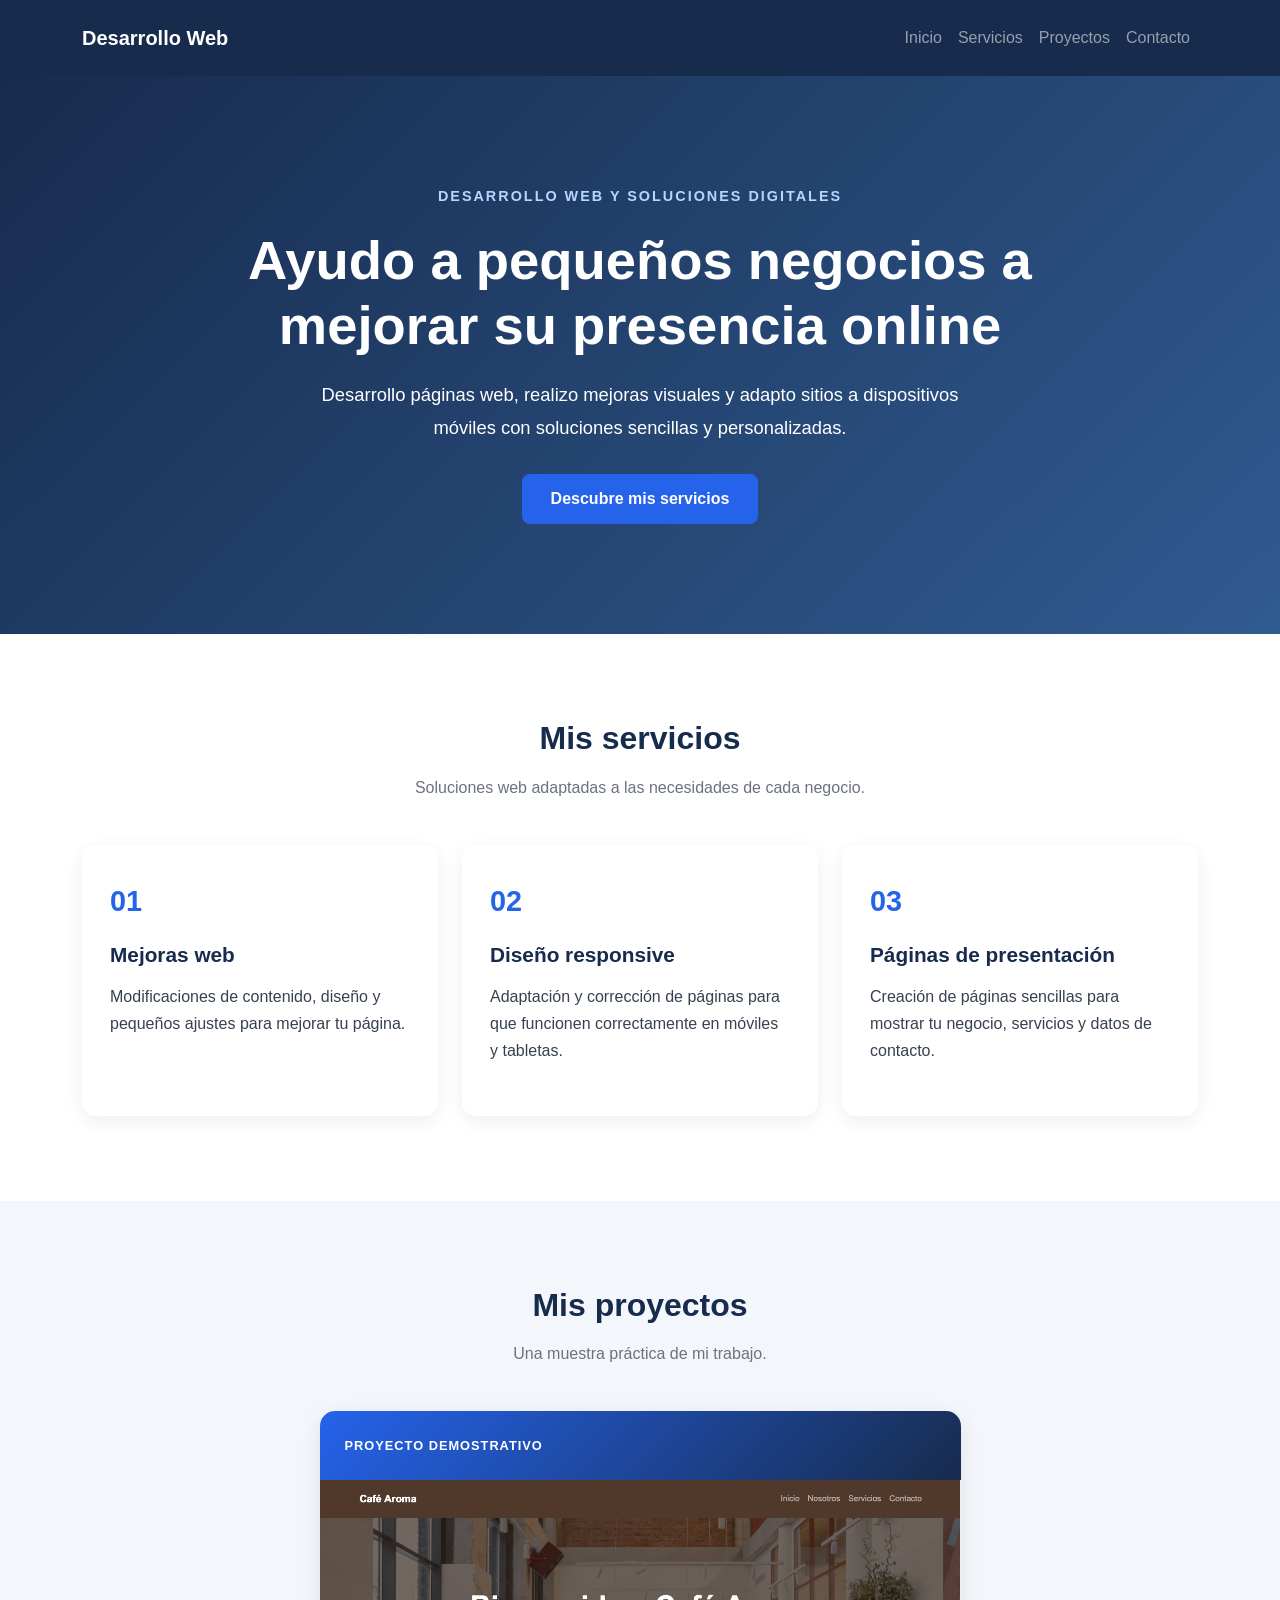
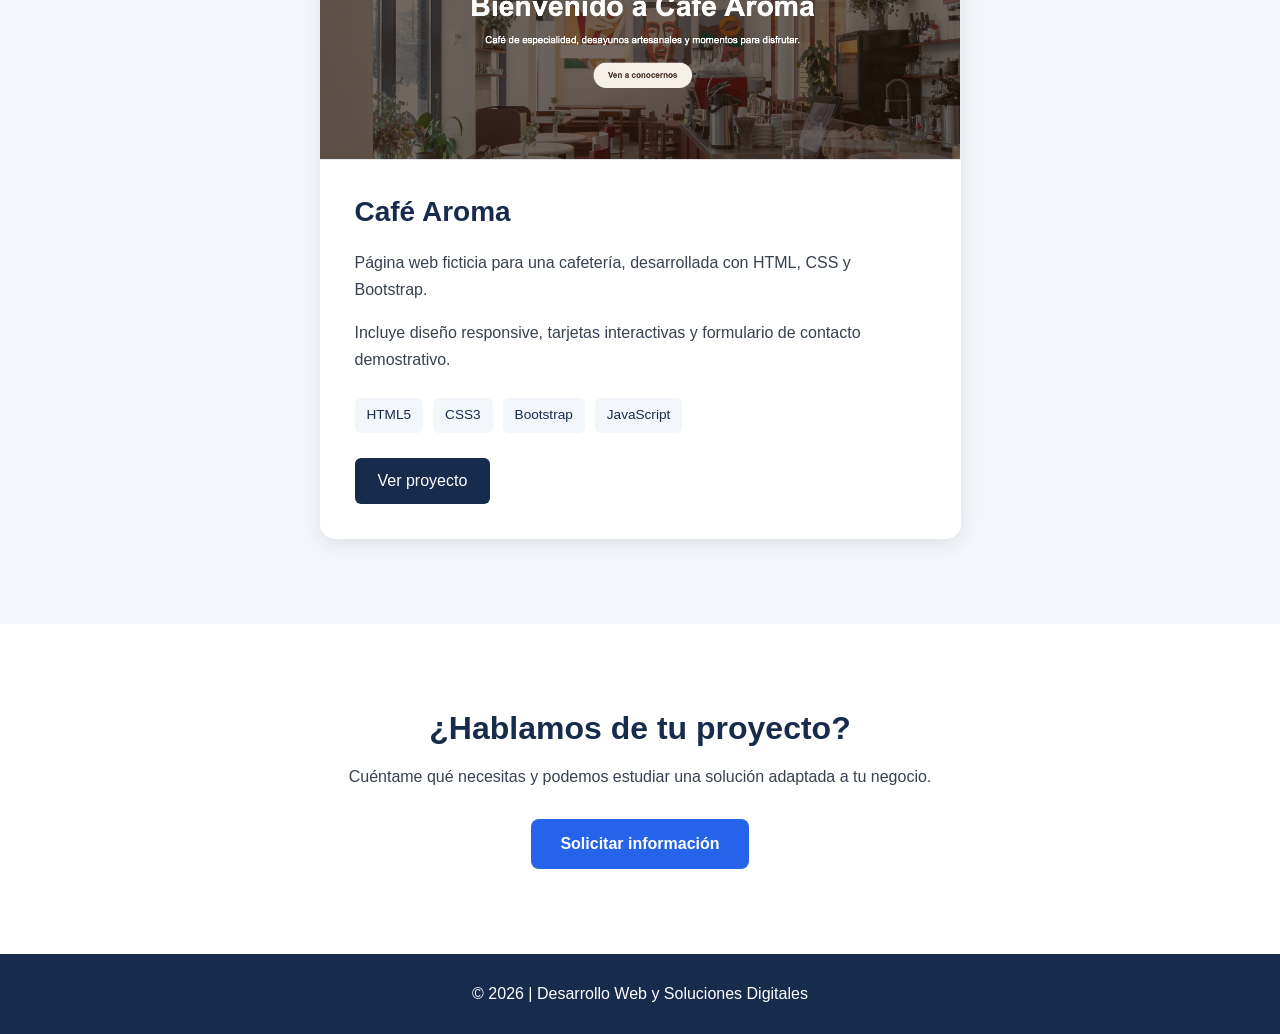
==== index.html @ 95db9c4d "Portfolio V1" ====
<!DOCTYPE html>
<html lang="es">
<head>
    <meta charset="UTF-8">
    <meta name="viewport"
          content="width=device-width, initial-scale=1.0">

    <meta name="description"
          content="Desarrollo web, mejoras responsive
          y soluciones digitales para pequeños negocios.">

    <title>Servicios de Desarrollo Web | Portfolio</title>

    <!-- Bootstrap -->
    <link
        href="https://cdn.jsdelivr.net/npm/bootstrap@5.3.3/dist/css/bootstrap.min.css"
        rel="stylesheet"
    >

    <!-- Estilos propios -->
    <link rel="stylesheet" href="styles.css">
</head>

<body>

    <!-- Navegación -->
    <nav class="navbar navbar-expand-lg navbar-dark">
        <div class="container">

            <a class="navbar-brand fw-bold" href="#inicio">
                Desarrollo Web
            </a>

            <button
                class="navbar-toggler"
                type="button"
                data-bs-toggle="collapse"
                data-bs-target="#menu"
                aria-controls="menu"
                aria-expanded="false"
                aria-label="Abrir menú"
            >
                <span class="navbar-toggler-icon"></span>
            </button>

            <div class="collapse navbar-collapse" id="menu">
                <ul class="navbar-nav ms-auto">
                    <li class="nav-item">
                        <a class="nav-link" href="#inicio">
                            Inicio
                        </a>
                    </li>
                    <li class="nav-item">
                        <a class="nav-link" href="#servicios">
                            Servicios
                        </a>
                    </li>
                    <li class="nav-item">
                        <a class="nav-link" href="#proyectos">
                            Proyectos
                        </a>
                    </li>
                    <li class="nav-item">
                        <a class="nav-link" href="#contacto">
                            Contacto
                        </a>
                    </li>
                </ul>
            </div>

        </div>
    </nav>

    <!-- Presentación -->
    <header id="inicio" class="hero">
        <div class="container text-center">

            <p class="subtitulo">
                DESARROLLO WEB Y SOLUCIONES DIGITALES
            </p>

            <h1>
                Ayudo a pequeños negocios
                a mejorar su presencia online
            </h1>

            <p class="descripcion-hero">
                Desarrollo páginas web, realizo mejoras
                visuales y adapto sitios a dispositivos
                móviles con soluciones sencillas y
                personalizadas.
            </p>

            <a href="#servicios" class="btn btn-principal">
                Descubre mis servicios
            </a>

        </div>
    </header>

    <!-- Servicios -->
    <section id="servicios" class="seccion">
        <div class="container">

            <h2 class="titulo-seccion text-center">
                Mis servicios
            </h2>

            <p class="text-center texto-intro">
                Soluciones web adaptadas a las
                necesidades de cada negocio.
            </p>

            <div class="row g-4">

                <div class="col-md-4">
                    <div class="tarjeta-servicio">
                        <div class="icono-servicio">01</div>

                        <h3>Mejoras web</h3>

                        <p>
                            Modificaciones de contenido,
                            diseño y pequeños ajustes
                            para mejorar tu página.
                        </p>
                    </div>
                </div>

                <div class="col-md-4">
                    <div class="tarjeta-servicio">
                        <div class="icono-servicio">02</div>

                        <h3>Diseño responsive</h3>

                        <p>
                            Adaptación y corrección de
                            páginas para que funcionen
                            correctamente en móviles
                            y tabletas.
                        </p>
                    </div>
                </div>

                <div class="col-md-4">
                    <div class="tarjeta-servicio">
                        <div class="icono-servicio">03</div>

                        <h3>Páginas de presentación</h3>

                        <p>
                            Creación de páginas sencillas
                            para mostrar tu negocio,
                            servicios y datos de contacto.
                        </p>
                    </div>
                </div>

            </div>
        </div>
    </section>

    <!-- Proyectos -->
    <section id="proyectos" class="seccion fondo-claro">
        <div class="container">

            <h2 class="titulo-seccion text-center">
                Mis proyectos
            </h2>

            <p class="text-center texto-intro">
                Una muestra práctica de mi trabajo.
            </p>

            <div class="row justify-content-center">

                <div class="col-md-9 col-lg-7">

                    <article class="tarjeta-proyecto">

                        <div class="proyecto-cabecera">
                            <span>PROYECTO DEMOSTRATIVO</span>
                        </div>

                            <!-- Captura del proyecto -->
                            <img
                                src="img/cafe-aroma.png"
                                alt="Captura de la página web Café Aroma"
                                class="imagen-proyecto"
                                loading="lazy"
                            >

                        <div class="proyecto-contenido">

                            <h3>Café Aroma</h3>

                            <p>
                                Página web ficticia para
                                una cafetería, desarrollada
                                con HTML, CSS y Bootstrap.
                            </p>

                            <p>
                                Incluye diseño responsive,
                                tarjetas interactivas
                                y formulario de contacto
                                demostrativo.
                            </p>

                            <div class="tecnologias">
                                <span>HTML5</span>
                                <span>CSS3</span>
                                <span>Bootstrap</span>
                                <span>JavaScript</span>
                            </div>

                           
                                <a
                                    href="demo-negocio/index.html"
                                    class="btn btn-proyecto"
                                    target="_blank"
                                    rel="noopener noreferrer"
                                >
                                    Ver proyecto
                                </a>


                        </div>

                    </article>

                </div>
            </div>

        </div>
    </section>

    <!-- Contacto -->
    <section id="contacto" class="seccion contacto">
        <div class="container text-center">

            <h2 class="titulo-seccion">
                ¿Hablamos de tu proyecto?
            </h2>

            <p>
                Cuéntame qué necesitas y podemos
                estudiar una solución adaptada
                a tu negocio.
            </p>

            <a
                href="mailto:TU_CORREO@ejemplo.com"
                class="btn btn-principal"
            >
                Solicitar información
            </a>

        </div>
    </section>

    <!-- Pie de página -->
    <footer>
        <div class="container text-center">
            <p class="mb-0">
                © 2026 | Desarrollo Web y Soluciones Digitales
            </p>
        </div>
    </footer>

    <!-- Bootstrap JavaScript -->
    <script
        src="https://cdn.jsdelivr.net/npm/bootstrap@5.3.3/dist/js/bootstrap.bundle.min.js">
    </script>

</body>
</html>
---- styles.css ----
/* Variables */
:root {
    --azul-oscuro: #172b4d;
    --azul: #2563eb;
    --azul-hover: #1d4ed8;
    --fondo-claro: #f3f6fb;
    --texto: #374151;
}

/* General */
body {
    font-family: Arial, sans-serif;
    color: var(--texto);
    margin: 0;
}

html {
    scroll-behavior: smooth;
}

/* Navegación */
.navbar {
    background-color: var(--azul-oscuro);
    padding: 18px 0;
}

/* Presentación */
.hero {
    background: linear-gradient(
        135deg,
        #172b4d,
        #305b91
    );

    color: white;
    padding: 110px 20px;
}

.subtitulo {
    color: #b8d5ff;
    font-size: 0.9rem;
    letter-spacing: 2px;
    font-weight: bold;
}

.hero h1 {
    max-width: 850px;
    margin: 20px auto;
    font-weight: bold;
    font-size: clamp(2rem, 5vw, 3.4rem);
}

.descripcion-hero {
    max-width: 700px;
    margin: 0 auto 30px;
    font-size: 1.15rem;
    line-height: 1.8;
}

/* Botones */
.btn-principal {
    background-color: var(--azul);
    color: white;
    padding: 12px 28px;
    border-radius: 8px;
    font-weight: 600;
}

.btn-principal:hover {
    background-color: var(--azul-hover);
    color: white;
}

/* Secciones */
.seccion {
    padding: 85px 20px;
}

.titulo-seccion {
    font-weight: bold;
    color: var(--azul-oscuro);
    margin-bottom: 18px;
}

.texto-intro {
    margin-bottom: 45px;
    color: #6b7280;
}

.fondo-claro {
    background-color: var(--fondo-claro);
}

/* Tarjetas de servicios */
.tarjeta-servicio {
    background-color: #ffffff;
    padding: 35px 28px;
    border-radius: 14px;
    height: 100%;

    box-shadow: 0 5px 18px rgba(0, 0, 0, 0.07);

    transition:
        transform 0.3s ease,
        box-shadow 0.3s ease;
}

.tarjeta-servicio:hover {
    transform: translateY(-6px);
    box-shadow: 0 12px 25px rgba(0, 0, 0, 0.12);
}

.icono-servicio {
    font-size: 1.8rem;
    font-weight: bold;
    color: var(--azul);
    margin-bottom: 20px;
}

.tarjeta-servicio h3 {
    font-size: 1.3rem;
    font-weight: bold;
    color: var(--azul-oscuro);
    margin-bottom: 15px;
}

.tarjeta-servicio p {
    line-height: 1.7;
}

/* Proyecto */
.tarjeta-proyecto {
    background-color: white;
    border-radius: 15px;
    overflow: hidden;
    box-shadow: 0 5px 20px rgba(0, 0, 0, 0.09);
}

.proyecto-cabecera {
    background: linear-gradient(
        135deg,
        #2563eb,
        #172b4d
    );

    color: white;
    padding: 25px;
    font-size: 0.8rem;
    font-weight: bold;
    letter-spacing: 1px;
}

.proyecto-contenido {
    padding: 35px;
}

.proyecto-contenido h3 {
    color: var(--azul-oscuro);
    font-weight: bold;
    margin-bottom: 20px;
}

.proyecto-contenido p {
    line-height: 1.7;
}

.tecnologias {
    display: flex;
    flex-wrap: wrap;
    gap: 10px;
    margin: 25px 0;
}

.tecnologias span {
    background-color: var(--fondo-claro);
    color: var(--azul-oscuro);
    padding: 7px 12px;
    border-radius: 6px;
    font-size: 0.85rem;
}

.btn-proyecto {
    background-color: var(--azul-oscuro);
    color: white;
    padding: 10px 22px;
}

.btn-proyecto:hover {
    background-color: var(--azul);
    color: white;
}

/* Contacto */
.contacto {
    background-color: white;
}

.contacto p {
    max-width: 600px;
    margin: 0 auto 30px;
}

/* Pie de página */
footer {
    background-color: var(--azul-oscuro);
    color: white;
    padding: 28px;
}

/* Responsive */
@media (max-width: 768px) {
    .hero {
        padding: 80px 15px;
    }

    .seccion {
        padding: 55px 15px;
    }

    .proyecto-contenido {
        padding: 25px;
    }
}

/* Accesibilidad */
@media (prefers-reduced-motion: reduce) {
    html {
        scroll-behavior: auto;
    }

    .tarjeta-servicio {
        transition: none;
    }
}

/* Imagen del proyecto */
.imagen-proyecto {
    display: block;
    width: 100%;
    height: 280px;
    object-fit: cover;
    object-position: top;
    border-bottom: 1px solid #e5e7eb;
}

/* Ajuste para móviles */
@media (max-width: 576px) {
    .imagen-proyecto {
        height: 200px;
    }
}
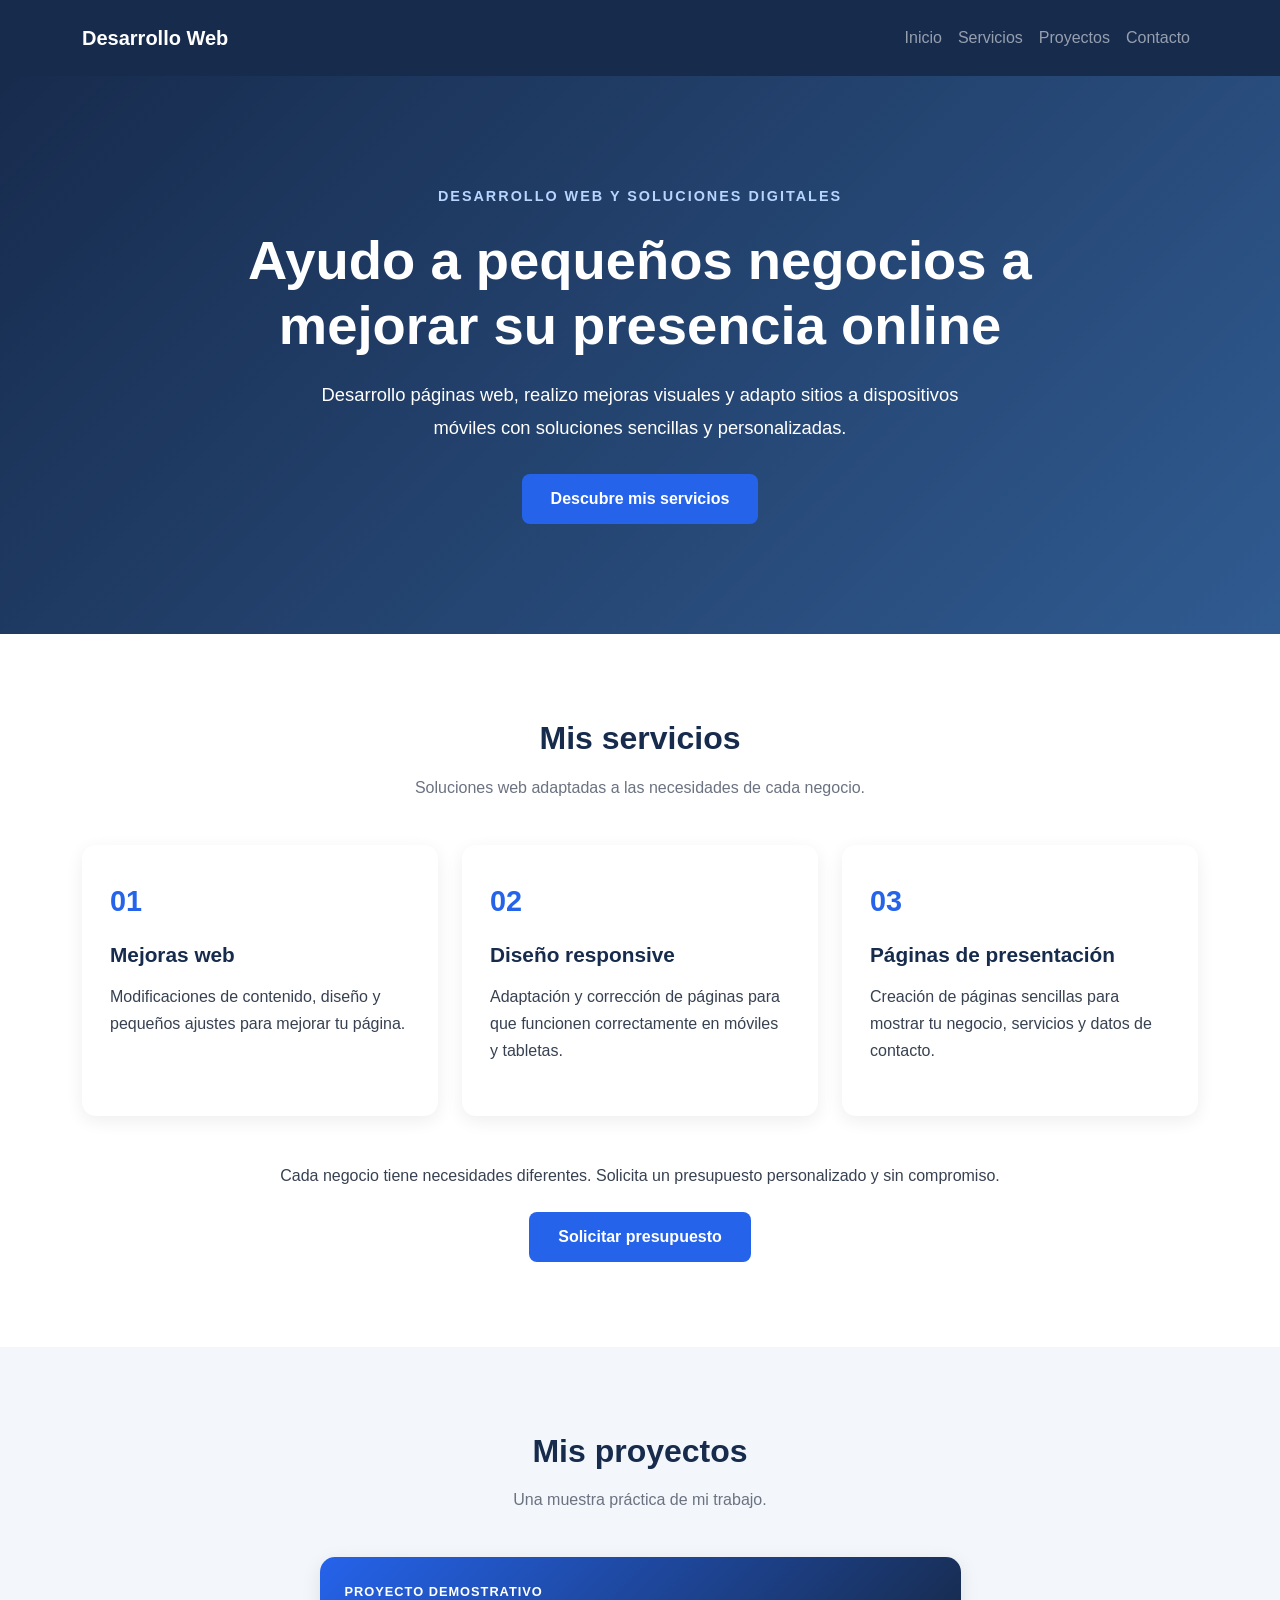
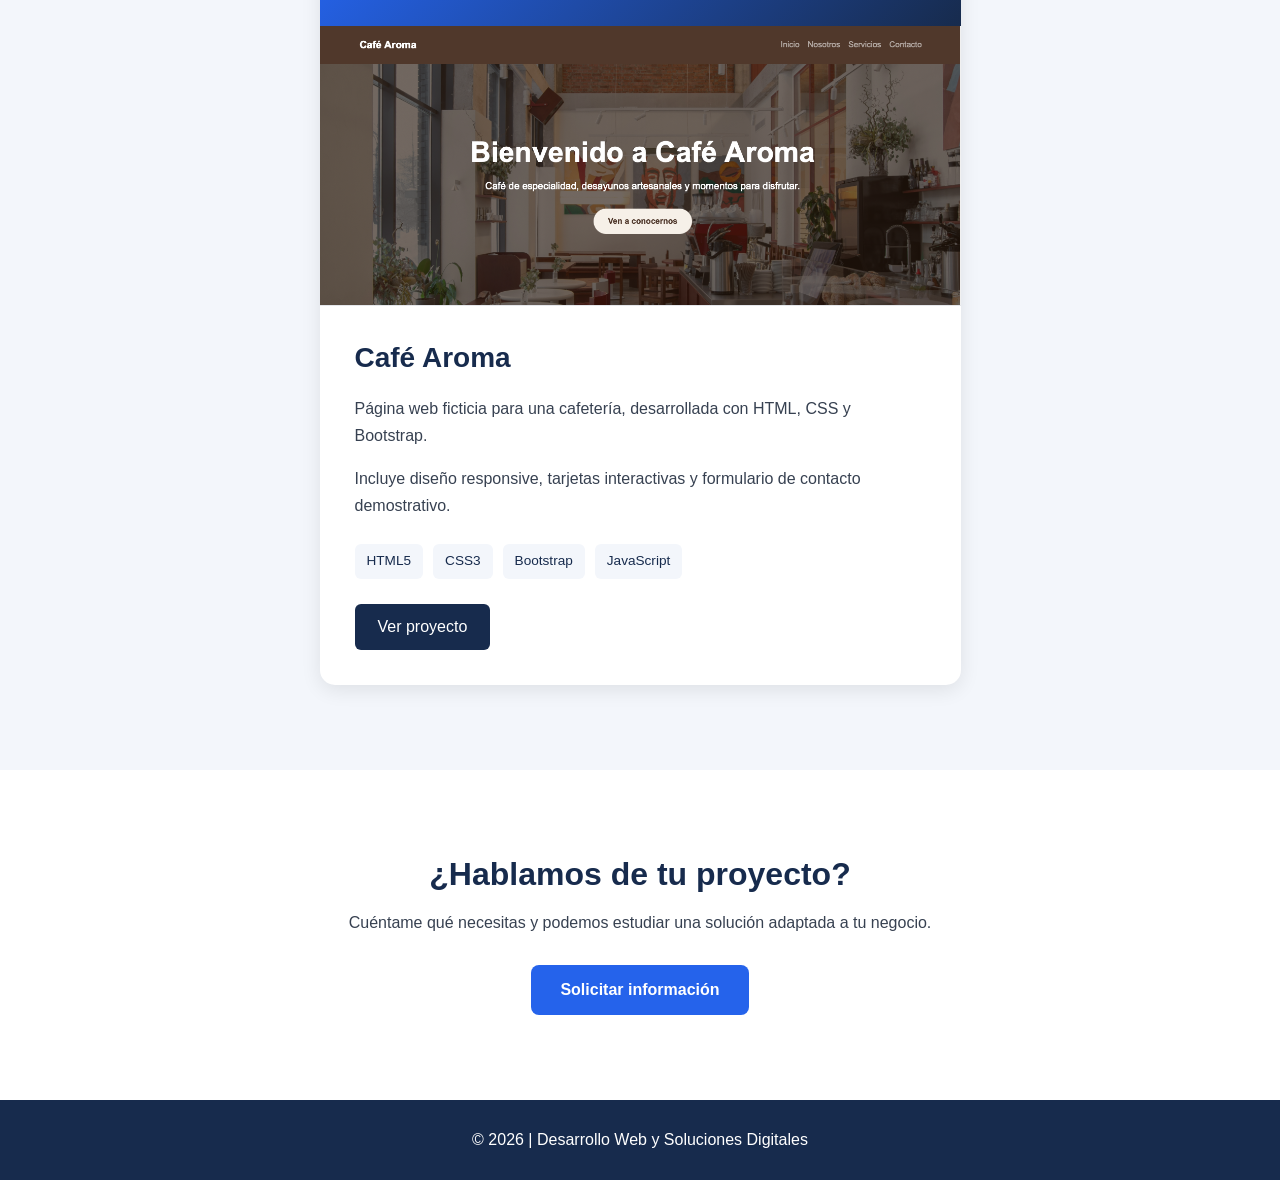
==== commit 4cf0b4d0: "Add presupuesto personalizado Added a button for requesting a personalized quote." ====
--- a/index.html
+++ b/index.html
@@ -158,6 +158,23 @@
                 </div>
 
             </div>
+            
+<!-- Botón para solicitar presupuesto -->
+<div class="text-center mt-5">
+    <p class="mb-4">
+        Cada negocio tiene necesidades diferentes.
+        Solicita un presupuesto personalizado
+        y sin compromiso.
+    </p>
+
+    <a
+        href="#contacto"
+        class="btn btn-principal"
+    >
+        Solicitar presupuesto
+    </a>
+</div>
+
         </div>
     </section>
 
@@ -251,7 +268,7 @@
             </p>
 
             <a
-                href="mailto:TU_CORREO@ejemplo.com"
+                href="mailto:info.angelmartinezweb@gmail.com"
                 class="btn btn-principal"
             >
                 Solicitar información
